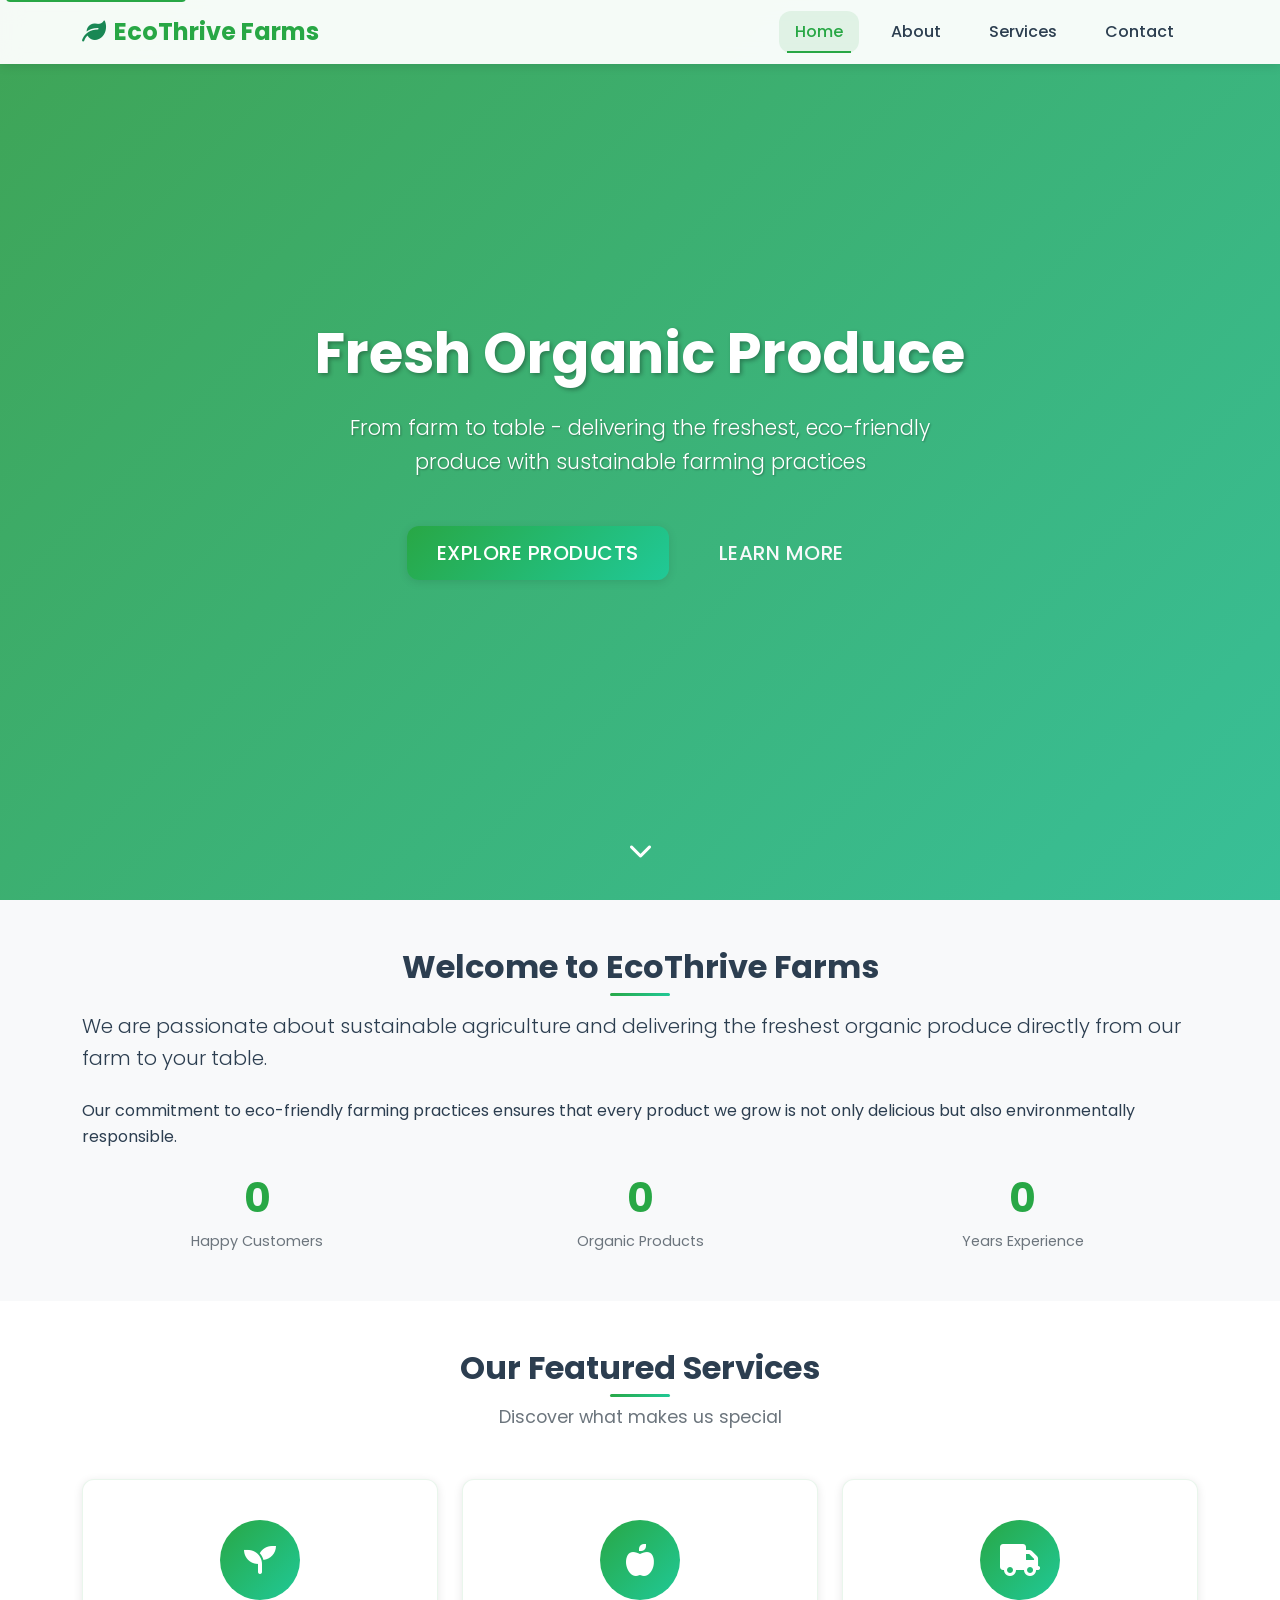
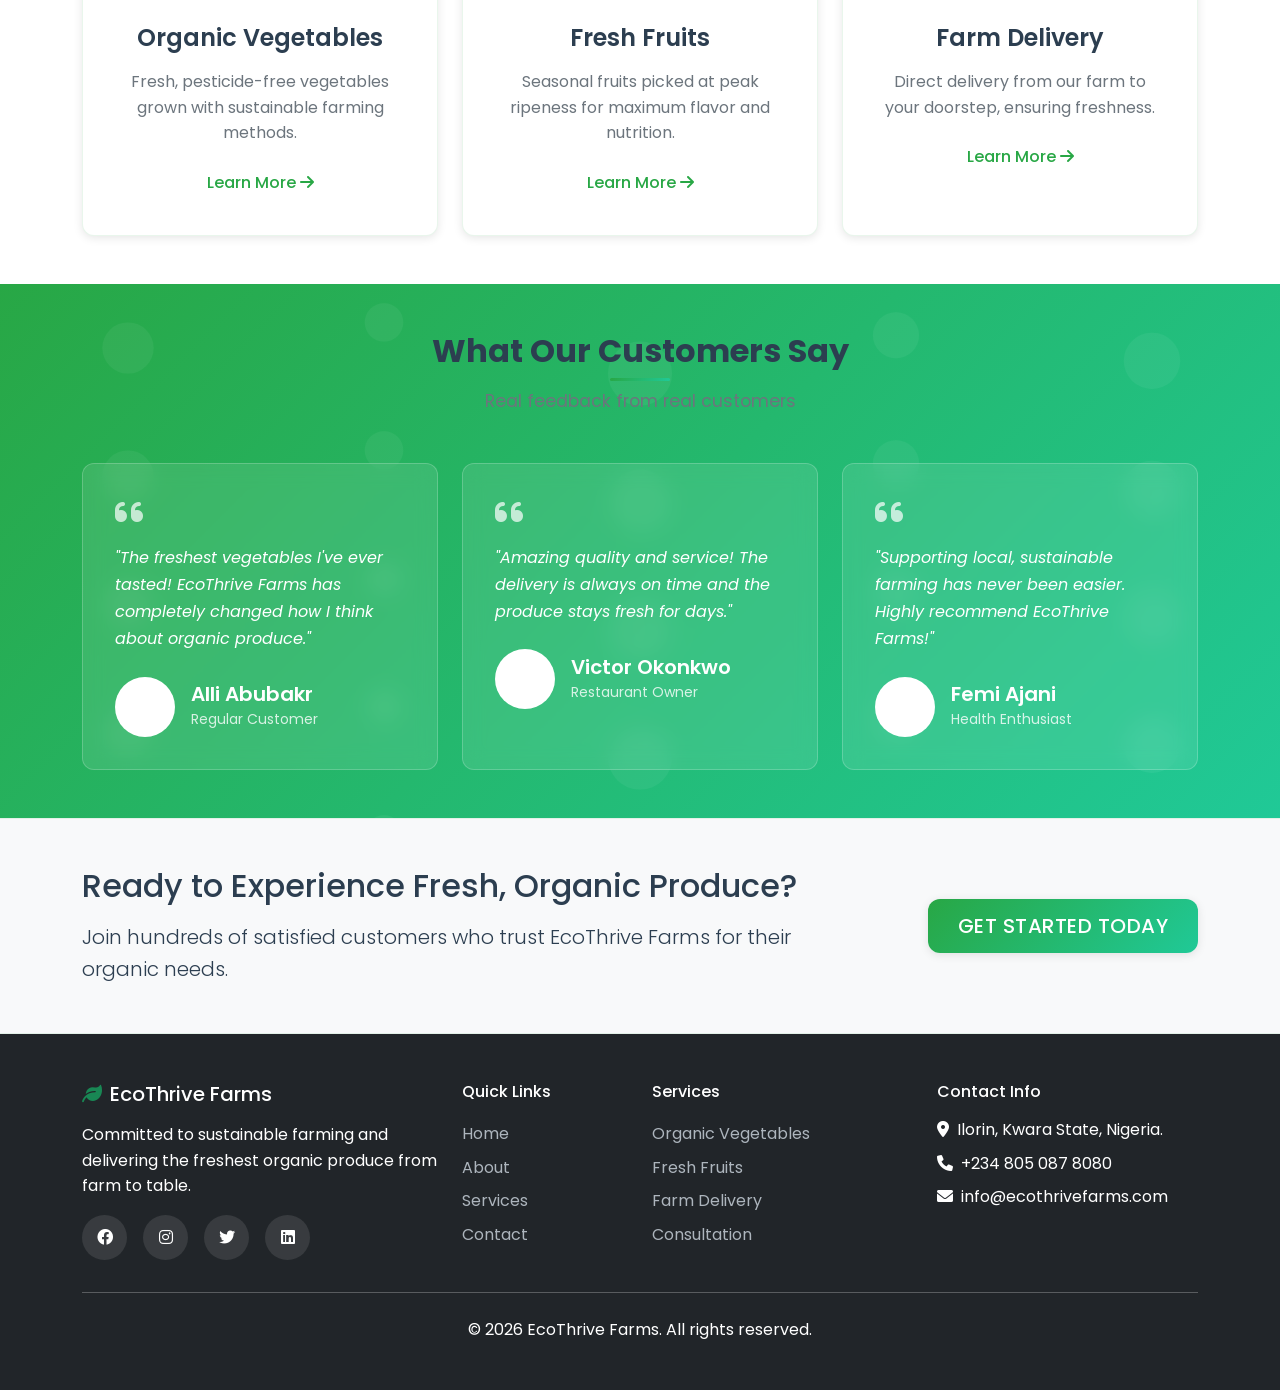
==== index.html @ 19b11d0c "project setup, pages creation, animation and finalization..." ====
<!DOCTYPE html>
<html lang="en">

<head>
    <meta charset="UTF-8">
    <meta name="viewport" content="width=device-width, initial-scale=1.0">
    <title>EcoThrive Farms - Fresh Organic Produce</title>
    <link href="https://cdn.jsdelivr.net/npm/bootstrap@5.3.0/dist/css/bootstrap.min.css" rel="stylesheet">
    <link href="https://cdnjs.cloudflare.com/ajax/libs/font-awesome/6.0.0/css/all.min.css" rel="stylesheet">
    <link href="https://fonts.googleapis.com/css2?family=Poppins:wght@300;400;500;600;700&display=swap"
        rel="stylesheet">
    <link rel="stylesheet" href="/styles/index.css">
</head>

<body>
    <nav class="navbar navbar-expand-lg navbar-light fixed-top custom-navbar">
        <div class="container">
            <a class="navbar-brand fw-bold" href="index.html">
                <i class="fas fa-leaf text-success me-2"></i>EcoThrive Farms
            </a>
            <button class="navbar-toggler" type="button" data-bs-toggle="collapse" data-bs-target="#navbarNav">
                <span class="navbar-toggler-icon"></span>
            </button>
            <div class="collapse navbar-collapse" id="navbarNav">
                <ul class="navbar-nav ms-auto">
                    <li class="nav-item">
                        <a class="nav-link active" href="index.html">Home</a>
                    </li>
                    <li class="nav-item">
                        <a class="nav-link" href="about.html">About</a>
                    </li>
                    <li class="nav-item">
                        <a class="nav-link" href="services.html">Services</a>
                    </li>
                    <li class="nav-item">
                        <a class="nav-link" href="contact.html">Contact</a>
                    </li>
                </ul>
            </div>
        </div>
    </nav>
    <section class="hero-section">
        <div class="hero-overlay"></div>
        <div class="container h-100">
            <div class="row h-100 align-items-center">
                <div class="col-lg-8 mx-auto text-center text-white">
                    <h1 class="hero-title mb-4 animate-fade-up">Fresh Organic Produce</h1>
                    <p class="hero-subtitle mb-5 animate-fade-up-delay">From farm to table - delivering the freshest,
                        eco-friendly produce with sustainable farming practices</p>
                    <div class="animate-fade-up-delay-2">
                        <a href="services.html" class="btn btn-success btn-lg me-3 pulse-btn">Explore Products</a>
                        <a href="about.html" class="btn btn-outline-light btn-lg">Learn More</a>
                    </div>
                </div>
            </div>
        </div>
        <div class="scroll-indicator">
            <i class="fas fa-chevron-down"></i>
        </div>
    </section>
    <section class="py-5 bg-light">
        <div class="container">
            <div class="row align-items-center">
                <div class=" mb-4 mb-lg-0">
                    <div class="intro-content animate-on-scroll">
                        <h2 class="section-title text-center mb-4">Welcome to EcoThrive Farms</h2>
                        <p class="lead mb-4">We are passionate about sustainable agriculture and delivering the freshest
                            organic produce directly from our farm to your table.</p>
                        <p>Our commitment to eco-friendly farming practices ensures that every product we grow is not
                            only delicious but also environmentally responsible.</p>
                        <div class="stats-row mt-4">
                            <div class="stat-item">
                                <h3 class="stat-number" data-count="500">0</h3>
                                <p class="stat-label">Happy Customers</p>
                            </div>
                            <div class="stat-item">
                                <h3 class="stat-number" data-count="50">0</h3>
                                <p class="stat-label">Organic Products</p>
                            </div>
                            <div class="stat-item">
                                <h3 class="stat-number" data-count="10">0</h3>
                                <p class="stat-label">Years Experience</p>
                            </div>
                        </div>
                    </div>
                </div>
            </div>
        </div>
    </section>
    <section class="py-5">
        <div class="container">
            <div class="text-center mb-5">
                <h2 class="section-title animate-on-scroll">Our Featured Services</h2>
                <p class="section-subtitle animate-on-scroll">Discover what makes us special</p>
            </div>
            <div class="row g-4">
                <div class="col-lg-4 col-md-6">
                    <div class="service-card animate-on-scroll">
                        <div class="service-icon">
                            <i class="fas fa-seedling"></i>
                        </div>
                        <h4>Organic Vegetables</h4>
                        <p>Fresh, pesticide-free vegetables grown with sustainable farming methods.</p>
                        <a href="services.html" class="service-link">Learn More <i class="fas fa-arrow-right"></i></a>
                    </div>
                </div>
                <div class="col-lg-4 col-md-6">
                    <div class="service-card animate-on-scroll">
                        <div class="service-icon">
                            <i class="fas fa-apple-alt"></i>
                        </div>
                        <h4>Fresh Fruits</h4>
                        <p>Seasonal fruits picked at peak ripeness for maximum flavor and nutrition.</p>
                        <a href="services.html" class="service-link">Learn More <i class="fas fa-arrow-right"></i></a>
                    </div>
                </div>
                <div class="col-lg-4 col-md-6">
                    <div class="service-card animate-on-scroll">
                        <div class="service-icon">
                            <i class="fas fa-truck"></i>
                        </div>
                        <h4>Farm Delivery</h4>
                        <p>Direct delivery from our farm to your doorstep, ensuring freshness.</p>
                        <a href="services.html" class="service-link">Learn More <i class="fas fa-arrow-right"></i></a>
                    </div>
                </div>
            </div>
        </div>
    </section>

    <section class="py-5 bg-success text-white testimonials-section">
        <div class="container">
            <div class="text-center mb-5">
                <h2 class="section-title animate-on-scroll">What Our Customers Say</h2>
                <p class="section-subtitle animate-on-scroll">Real feedback from real customers</p>
            </div>
            <div class="row g-4">
                <div class="col-lg-4">
                    <div class="testimonial-card animate-on-scroll">
                        <div class="testimonial-content">
                            <i class="fas fa-quote-left quote-icon"></i>
                            <p>"The freshest vegetables I've ever tasted! EcoThrive Farms has completely changed how I
                                think about organic produce."</p>
                        </div>
                        <div class="testimonial-author">
                            <span class="author-image"></span>
                            <div>
                                <h5>Alli Abubakr</h5>
                                <small>Regular Customer</small>
                            </div>
                        </div>
                    </div>
                </div>
                <div class="col-lg-4">
                    <div class="testimonial-card animate-on-scroll">
                        <div class="testimonial-content">
                            <i class="fas fa-quote-left quote-icon"></i>
                            <p>"Amazing quality and service! The delivery is always on time and the produce stays fresh
                                for days."</p>
                        </div>
                        <div class="testimonial-author">
                            <span class="author-image"></span>
                            <div>
                                <h5>Victor Okonkwo</h5>
                                <small>Restaurant Owner</small>
                            </div>
                        </div>
                    </div>
                </div>
                <div class="col-lg-4">
                    <div class="testimonial-card animate-on-scroll">
                        <div class="testimonial-content">
                            <i class="fas fa-quote-left quote-icon"></i>
                            <p>"Supporting local, sustainable farming has never been easier. Highly recommend EcoThrive
                                Farms!"</p>
                        </div>
                        <div class="testimonial-author">
                            <span class="author-image"></span>
                            <div>
                                <h5>Femi Ajani</h5>
                                <small>Health Enthusiast</small>
                            </div>
                        </div>
                    </div>
                </div>
            </div>
        </div>
    </section>

    <section class="py-5 cta-section">
        <div class="container">
            <div class="row align-items-center">
                <div class="col-lg-8">
                    <div class="animate-on-scroll">
                        <h2 class="mb-3">Ready to Experience Fresh, Organic Produce?</h2>
                        <p class="lead mb-0">Join hundreds of satisfied customers who trust EcoThrive Farms for their
                            organic needs.</p>
                    </div>
                </div>
                <div class="col-lg-4 text-lg-end">
                    <div class="animate-on-scroll">
                        <a href="contact.html" class="btn btn-success btn-lg pulse-btn">Get Started Today</a>
                    </div>
                </div>
            </div>
        </div>
    </section>

    <footer class="bg-dark text-white py-5">
        <div class="container">
            <div class="row g-4">
                <div class="col-lg-4">
                    <h5 class="mb-3">
                        <i class="fas fa-leaf text-success me-2"></i>EcoThrive Farms
                    </h5>
                    <p>Committed to sustainable farming and delivering the freshest organic produce from farm to table.
                    </p>
                    <div class="social-links">
                        <a href="#" class="social-link"><i class="fab fa-facebook"></i></a>
                        <a href="#" class="social-link"><i class="fab fa-instagram"></i></a>
                        <a href="#" class="social-link"><i class="fab fa-twitter"></i></a>
                        <a href="#" class="social-link"><i class="fab fa-linkedin"></i></a>
                    </div>
                </div>
                <div class="col-lg-2">
                    <h6 class="mb-3">Quick Links</h6>
                    <ul class="list-unstyled">
                        <li><a href="index.html" class="footer-link">Home</a></li>
                        <li><a href="about.html" class="footer-link">About</a></li>
                        <li><a href="services.html" class="footer-link">Services</a></li>
                        <li><a href="contact.html" class="footer-link">Contact</a></li>
                    </ul>
                </div>
                <div class="col-lg-3">
                    <h6 class="mb-3">Services</h6>
                    <ul class="list-unstyled">
                        <li><a href="#" class="footer-link">Organic Vegetables</a></li>
                        <li><a href="#" class="footer-link">Fresh Fruits</a></li>
                        <li><a href="#" class="footer-link">Farm Delivery</a></li>
                        <li><a href="#" class="footer-link">Consultation</a></li>
                    </ul>
                </div>
                <div class="col-lg-3">
                    <h6 class="mb-3">Contact Info</h6>
                    <ul class="list-unstyled">
                        <li class="mb-2"><i class="fas fa-map-marker-alt me-2"></i>Ilorin, Kwara State, Nigeria.</li>
                        <li class="mb-2"><i class="fas fa-phone me-2"></i>+234 805 087 8080</li>
                        <li class="mb-2"><i class="fas fa-envelope me-2"></i>info@ecothrivefarms.com</li>
                    </ul>
                </div>
            </div>
            <hr class="my-4">
            <div class="text-center">
                <p class="mb-0">&copy; <span id="currentYear"></span> EcoThrive Farms. All rights reserved.</p>
            </div>
        </div>
    </footer>

    <script src="https://cdn.jsdelivr.net/npm/bootstrap@5.3.0/dist/js/bootstrap.bundle.min.js"></script>
    <script src="/scripts/main.js"></script>
</body>

</html>
---- styles/index.css ----
@import url('https://fonts.googleapis.com/css2?family=Poppins:wght@300;400;500;600;700&display=swap');

:root {
    --primary-color: #28a745;
    --secondary-color: #20c997;
    --accent-color: #ffc107;
    --dark-color: #343a40;
    --light-color: #f8f9fa;
    --white: #ffffff;
    --text-dark: #2c3e50;
    --text-light: #6c757d;
    --gradient-primary: linear-gradient(135deg, #28a745 0%, #20c997 100%);
    --gradient-secondary: linear-gradient(135deg, #20c997 0%, #17a2b8 100%);
    --shadow-light: 0 2px 10px rgba(0, 0, 0, 0.1);
    --shadow-medium: 0 5px 25px rgba(0, 0, 0, 0.15);
    --shadow-heavy: 0 10px 40px rgba(0, 0, 0, 0.2);
    --border-radius: 12px;
    --transition: all 0.3s cubic-bezier(0.4, 0, 0.2, 1);
}

* {
    margin: 0;
    padding: 0;
    box-sizing: border-box;
}

body {
    font-family: 'Poppins', sans-serif;
    line-height: 1.6;
    color: var(--text-dark);
    overflow-x: hidden;
}

html {
    scroll-behavior: smooth;
}

::-webkit-scrollbar {
    width: 8px;
}

::-webkit-scrollbar-track {
    background: var(--light-color);
}

::-webkit-scrollbar-thumb {
    background: var(--primary-color);
    border-radius: 4px;
}

::-webkit-scrollbar-thumb:hover {
    background: #1e7e34;
}

.section-title {
    font-weight: 700;
    color: var(--text-dark);
    margin-bottom: 1rem;
    position: relative;
}

.section-title::after {
    content: '';
    position: absolute;
    bottom: -10px;
    left: 50%;
    transform: translateX(-50%);
    width: 60px;
    height: 3px;
    background: var(--gradient-primary);
    border-radius: 2px;
}

.section-subtitle {
    color: var(--text-light);
    font-size: 1.1rem;
    margin-bottom: 2rem;
}

.custom-navbar {
    background: rgba(255, 255, 255, 0.95);
    backdrop-filter: blur(10px);
    box-shadow: var(--shadow-light);
    transition: var(--transition);
    z-index: 1000;
}

.navbar-brand {
    font-size: 1.5rem;
    font-weight: 700;
    color: var(--primary-color) !important;
    transition: var(--transition);
}

.navbar-brand:hover {
    transform: scale(1.05);
}

.navbar-nav .nav-link {
    font-weight: 500;
    color: var(--text-dark) !important;
    margin: 0 0.5rem;
    padding: 0.5rem 1rem !important;
    border-radius: var(--border-radius);
    transition: var(--transition);
    position: relative;
}

.navbar-nav .nav-link:hover,
.navbar-nav .nav-link.active {
    color: var(--primary-color) !important;
    background: rgba(40, 167, 69, 0.1);
}

.navbar-nav .nav-link::after {
    content: '';
    position: absolute;
    bottom: 0;
    left: 50%;
    width: 0;
    height: 2px;
    background: var(--primary-color);
    transition: var(--transition);
    transform: translateX(-50%);
}

.navbar-nav .nav-link:hover::after,
.navbar-nav .nav-link.active::after {
    width: 80%;
}

.hero-section {
    height: 100vh;
    background: linear-gradient(rgba(0, 0, 0, 0.4), rgba(0, 0, 0, 0.4)), url('https://via.placeholder.com/1920x1080/4CAF50/FFFFFF?text=Organic+Farm+Background');
    background-size: cover;
    background-position: center;
    background-attachment: fixed;
    display: flex;
    align-items: center;
    position: relative;
    overflow: hidden;
}

.hero-overlay {
    position: absolute;
    top: 0;
    left: 0;
    right: 0;
    bottom: 0;
    background: var(--gradient-primary);
    opacity: 0.8;
    z-index: 1;
}

.hero-section .container {
    position: relative;
    z-index: 2;
}

.hero-title {
    font-size: 3.5rem;
    font-weight: 700;
    text-shadow: 2px 2px 4px rgba(0, 0, 0, 0.3);
    margin-bottom: 1.5rem;
}

.hero-subtitle {
    font-size: 1.3rem;
    font-weight: 300;
    text-shadow: 1px 1px 2px rgba(0, 0, 0, 0.3);
    max-width: 600px;
    margin: 0 auto;
}

.scroll-indicator {
    position: absolute;
    bottom: 30px;
    left: 50%;
    transform: translateX(-50%);
    color: white;
    font-size: 1.5rem;
    animation: bounce 2s infinite;
    z-index: 2;
}

.page-header {
    background: var(--gradient-primary);
    color: white;
    padding: 120px 0 80px;
    text-align: center;
    position: relative;
    overflow: hidden;
}

.page-header::before {
    content: '';
    position: absolute;
    top: 0;
    left: 0;
    right: 0;
    bottom: 0;
    background: url('data:image/svg+xml,<svg xmlns="http://www.w3.org/2000/svg" viewBox="0 0 1000 100" fill="white" opacity="0.1"><polygon points="0,0 1000,0 1000,100 0,80"/></svg>');
    background-size: cover;
}

.page-title {
    font-size: 3rem;
    font-weight: 700;
    margin-bottom: 1rem;
}

.page-subtitle {
    font-size: 1.2rem;
    font-weight: 300;
    opacity: 0.9;
}

.btn {
    font-weight: 500;
    padding: 12px 30px;
    border-radius: var(--border-radius);
    transition: var(--transition);
    border: none;
    text-transform: uppercase;
    letter-spacing: 0.5px;
    position: relative;
    overflow: hidden;
}

.btn-success {
    background: var(--gradient-primary);
    border: none;
    box-shadow: var(--shadow-light);
}

.btn-success:hover {
    transform: translateY(-2px);
    box-shadow: var(--shadow-medium);
    background: linear-gradient(135deg, #1e7e34 0%, #17a2b8 100%);
}

.btn-outline-light:hover {
    transform: translateY(-2px);
    box-shadow: var(--shadow-medium);
}

.pulse-btn {
    animation: pulse 2s infinite;
}

@keyframes fadeInUp {
    from {
        opacity: 0;
        transform: translateY(30px);
    }

    to {
        opacity: 1;
        transform: translateY(0);
    }
}

@keyframes bounce {

    0%,
    20%,
    50%,
    80%,
    100% {
        transform: translateX(-50%) translateY(0);
    }

    40% {
        transform: translateX(-50%) translateY(-10px);
    }

    60% {
        transform: translateX(-50%) translateY(-5px);
    }
}

@keyframes pulse {
    0% {
        box-shadow: 0 0 0 0 rgba(40, 167, 69, 0.7);
    }

    70% {
        box-shadow: 0 0 0 10px rgba(40, 167, 69, 0);
    }

    100% {
        box-shadow: 0 0 0 0 rgba(40, 167, 69, 0);
    }
}

@keyframes slideInLeft {
    from {
        opacity: 0;
        transform: translateX(-50px);
    }

    to {
        opacity: 1;
        transform: translateX(0);
    }
}

@keyframes slideInRight {
    from {
        opacity: 0;
        transform: translateX(50px);
    }

    to {
        opacity: 1;
        transform: translateX(0);
    }
}

.animate-fade-up {
    animation: fadeInUp 1s ease-out;
}

.animate-fade-up-delay {
    animation: fadeInUp 1s ease-out 0.3s both;
}

.animate-fade-up-delay-2 {
    animation: fadeInUp 1s ease-out 0.6s both;
}

.animate-on-scroll {
    opacity: 0;
    transform: translateY(30px);
    transition: all 0.6s ease-out;
}

.animate-on-scroll.animated {
    opacity: 1;
    transform: translateY(0);
}

.service-card {
    background: white;
    padding: 2.5rem 2rem;
    border-radius: var(--border-radius);
    box-shadow: var(--shadow-light);
    text-align: center;
    transition: var(--transition);
    height: 100%;
    border: 1px solid rgba(40, 167, 69, 0.1);
}

.service-card:hover {
    transform: translateY(-10px);
    box-shadow: var(--shadow-heavy);
    border-color: var(--primary-color);
}

.service-icon {
    width: 80px;
    height: 80px;
    background: var(--gradient-primary);
    border-radius: 50%;
    display: flex;
    align-items: center;
    justify-content: center;
    margin: 0 auto 1.5rem;
    font-size: 2rem;
    color: white;
    transition: var(--transition);
}

.service-card:hover .service-icon {
    transform: scale(1.1) rotate(5deg);
}

.service-card h4 {
    font-weight: 600;
    margin-bottom: 1rem;
    color: var(--text-dark);
}

.service-card p {
    color: var(--text-light);
    margin-bottom: 1.5rem;
}

.service-link {
    color: var(--primary-color);
    text-decoration: none;
    font-weight: 500;
    transition: var(--transition);
}

.service-link:hover {
    color: var(--secondary-color);
    text-decoration: none;
}

.service-link i {
    transition: var(--transition);
}

.service-link:hover i {
    transform: translateX(5px);
}

.stats-row {
    display: flex;
    gap: 2rem;
    flex-wrap: wrap;
}

.stat-item {
    text-align: center;
    flex: 1;
    min-width: 120px;
}

.stat-number {
    font-size: 2.5rem;
    font-weight: 700;
    color: var(--primary-color);
    margin-bottom: 0.5rem;
}

.stat-label {
    color: var(--text-light);
    font-size: 0.9rem;
    margin: 0;
}

.testimonials-section {
    background: var(--gradient-primary);
    position: relative;
    overflow: hidden;
}

.testimonials-section::before {
    content: '';
    position: absolute;
    top: 0;
    left: 0;
    right: 0;
    bottom: 0;
    background: url('data:image/svg+xml,<svg xmlns="http://www.w3.org/2000/svg" viewBox="0 0 1000 100" fill="white" opacity="0.05"><circle cx="100" cy="50" r="20"/><circle cx="300" cy="30" r="15"/><circle cx="500" cy="70" r="25"/><circle cx="700" cy="40" r="18"/><circle cx="900" cy="60" r="22"/></svg>');
}

.testimonial-card {
    background: rgba(255, 255, 255, 0.1);
    backdrop-filter: blur(10px);
    border-radius: var(--border-radius);
    padding: 2rem;
    height: 100%;
    border: 1px solid rgba(255, 255, 255, 0.2);
    transition: var(--transition);
}

.testimonial-card:hover {
    transform: translateY(-5px);
    background: rgba(255, 255, 255, 0.15);
}

.quote-icon {
    font-size: 2rem;
    opacity: 0.7;
    margin-bottom: 1rem;
}

.testimonial-content p {
    font-style: italic;
    margin-bottom: 1.5rem;
    line-height: 1.7;
}

.testimonial-author {
    display: flex;
    align-items: center;
    gap: 1rem;
}

.author-image {
    width: 60px;
    height: 60px;
    border-radius: 50%;
    background-color: white;
    border: 3px solid rgba(255, 255, 255, 0.3);
}

.testimonial-author h5 {
    margin: 0;
    font-weight: 600;
}

.testimonial-author small {
    opacity: 0.8;
}

.cta-section {
    background: var(--light-color);
    border-top: 1px solid rgba(40, 167, 69, 0.1);
    border-bottom: 1px solid rgba(40, 167, 69, 0.1);
}

.team-card {
    background: white;
    border-radius: var(--border-radius);
    overflow: hidden;
    box-shadow: var(--shadow-light);
    transition: var(--transition);
    height: 100%;
}

.team-card:hover {
    transform: translateY(-10px);
    box-shadow: var(--shadow-heavy);
}

.team-image {
    background-color: #f8f9fa;
    width: 100%;
    height: 300px;
    object-fit: cover;
    transition: var(--transition);
}

.team-card:hover .team-image img {
    transform: scale(1.1);
}

.team-info {
    padding: 2rem;
    text-align: center;
}

.team-info h4 {
    font-weight: 600;
    margin-bottom: 0.5rem;
    color: var(--text-dark);
}

.team-role {
    color: var(--primary-color);
    font-weight: 500;
    margin-bottom: 1rem;
}

.team-bio {
    color: var(--text-light);
    margin-bottom: 1.5rem;
    line-height: 1.6;
}

.team-social {
    display: flex;
    justify-content: center;
    gap: 1rem;
}

.team-social a {
    width: 40px;
    height: 40px;
    background: var(--light-color);
    border-radius: 50%;
    display: flex;
    align-items: center;
    justify-content: center;
    color: var(--text-dark);
    transition: var(--transition);
}

.team-social a:hover {
    background: var(--primary-color);
    color: white;
    transform: translateY(-2px);
}

.mission-vision-card {
    background: white;
    padding: 2.5rem;
    border-radius: var(--border-radius);
    box-shadow: var(--shadow-light);
    height: 100%;
    transition: var(--transition);
    border-left: 4px solid var(--primary-color);
}

.mission-vision-card:hover {
    transform: translateY(-5px);
    box-shadow: var(--shadow-medium);
}

.mission-vision-card .card-icon {
    width: 70px;
    height: 70px;
    background: var(--gradient-primary);
    border-radius: 50%;
    display: flex;
    align-items: center;
    justify-content: center;
    margin-bottom: 1.5rem;
    font-size: 1.5rem;
    color: white;
}

.mission-vision-card h3 {
    font-weight: 600;
    margin-bottom: 1rem;
    color: var(--text-dark);
}

.feature-item {
    text-align: center;
    padding: 1.5rem;
}

.feature-icon {
    width: 70px;
    height: 70px;
    background: rgba(255, 255, 255, 0.2);
    border-radius: 50%;
    display: flex;
    align-items: center;
    justify-content: center;
    margin: 0 auto 1rem;
    font-size: 1.5rem;
    transition: var(--transition);
}

.feature-item:hover .feature-icon {
    transform: scale(1.1);
    background: rgba(255, 255, 255, 0.3);
}

.feature-item h5 {
    font-weight: 600;
    margin-bottom: 1rem;
}

.detailed-service-card {
    background: white;
    border-radius: var(--border-radius);
    overflow: hidden;
    box-shadow: var(--shadow-light);
    transition: var(--transition);
    height: 100%;
}

.detailed-service-card:hover {
    transform: translateY(-5px);
    box-shadow: var(--shadow-heavy);
}

.service-image {
    position: relative;
    overflow: hidden;
}

.service-image img {
    width: 100%;
    height: 250px;
    object-fit: cover;
    transition: var(--transition);
}

.detailed-service-card:hover .service-image img {
    transform: scale(1.05);
}

.service-content {
    padding: 2rem;
}

.service-content h3 {
    font-weight: 600;
    margin-bottom: 1rem;
    color: var(--text-dark);
}

.service-description {
    color: var(--text-light);
    margin-bottom: 1.5rem;
    line-height: 1.6;
}

.service-features {
    list-style: none;
    padding: 0;
    margin-bottom: 1.5rem;
}

.service-features li {
    margin-bottom: 0.5rem;
    color: var(--text-light);
}

.service-price {
    font-size: 1.2rem;
    font-weight: 600;
    color: var(--primary-color);
    margin-bottom: 1.5rem;
}

.process-step {
    text-align: center;
    padding: 2rem 1rem;
    position: relative;
}

.step-number {
    position: absolute;
    top: 0;
    left: 50%;
    transform: translateX(-50%);
    width: 40px;
    height: 40px;
    background: var(--gradient-primary);
    border-radius: 50%;
    display: flex;
    align-items: center;
    justify-content: center;
    color: white;
    font-weight: 600;
    font-size: 1.2rem;
}

.step-icon {
    width: 80px;
    height: 80px;
    background: var(--light-color);
    border-radius: 50%;
    display: flex;
    align-items: center;
    justify-content: center;
    margin: 2rem auto 1.5rem;
    font-size: 2rem;
    color: var(--primary-color);
    transition: var(--transition);
}

.process-step:hover .step-icon {
    background: var(--primary-color);
    color: white;
    transform: scale(1.1);
}

.process-step h4 {
    font-weight: 600;
    margin-bottom: 1rem;
    color: var(--text-dark);
}

.contact-form-wrapper {
    background: white;
    padding: 2.5rem;
    border-radius: var(--border-radius);
    box-shadow: var(--shadow-light);
}

.contact-form .form-label {
    font-weight: 500;
    color: var(--text-dark);
    margin-bottom: 0.5rem;
}

.contact-form .form-control,
.contact-form .form-select {
    border: 2px solid #e9ecef;
    border-radius: var(--border-radius);
    padding: 0.75rem 1rem;
    transition: var(--transition);
    font-size: 1rem;
}

.contact-form .form-control:focus,
.contact-form .form-select:focus {
    border-color: var(--primary-color);
    box-shadow: 0 0 0 0.2rem rgba(40, 167, 69, 0.25);
}

.contact-form .form-control.is-invalid {
    border-color: #dc3545;
}

.contact-form .form-control.is-valid {
    border-color: var(--primary-color);
}

.contact-info {
    background: white;
    padding: 2.5rem;
    border-radius: var(--border-radius);
    box-shadow: var(--shadow-light);
    height: fit-content;
}

.contact-item {
    display: flex;
    align-items: flex-start;
    margin-bottom: 2rem;
    padding-bottom: 2rem;
    border-bottom: 1px solid #e9ecef;
}

.contact-item:last-child {
    margin-bottom: 0;
    padding-bottom: 0;
    border-bottom: none;
}

.contact-icon {
    width: 50px;
    height: 50px;
    background: var(--gradient-primary);
    border-radius: 50%;
    display: flex;
    align-items: center;
    justify-content: center;
    margin-right: 1rem;
    font-size: 1.2rem;
    color: white;
    flex-shrink: 0;
}

.contact-details h5 {
    font-weight: 600;
    margin-bottom: 0.5rem;
    color: var(--text-dark);
}

.contact-details p {
    margin: 0;
    color: var(--text-light);
    line-height: 1.6;
}

.contact-details a {
    color: var(--primary-color);
    text-decoration: none;
    transition: var(--transition);
}

.contact-details a:hover {
    color: var(--secondary-color);
}

.map-container {
    border-radius: var(--border-radius);
    overflow: hidden;
    box-shadow: var(--shadow-medium);
}

.social-links {
    display: flex;
    gap: 1rem;
    margin-top: 1rem;
}

.social-link {
    width: 45px;
    height: 45px;
    background: rgba(255, 255, 255, 0.1);
    border-radius: 50%;
    display: flex;
    align-items: center;
    justify-content: center;
    color: white;
    text-decoration: none;
    transition: var(--transition);
    border: 2px solid transparent;
}

.social-link:hover {
    background: white;
    color: var(--primary-color);
    transform: translateY(-2px);
    border-color: white;
}

footer {
    background: var(--dark-color) !important;
}

.footer-link {
    color: #adb5bd;
    text-decoration: none;
    transition: var(--transition);
    display: block;
    padding: 0.25rem 0;
}

.footer-link:hover {
    color: var(--primary-color);
    padding-left: 0.5rem;
}

.accordion-item {
    border: 1px solid rgba(40, 167, 69, 0.2);
    margin-bottom: 1rem;
    border-radius: var(--border-radius) !important;
    overflow: hidden;
}

.accordion-button {
    background: white;
    border: none;
    font-weight: 500;
    color: var(--text-dark);
    padding: 1.25rem 1.5rem;
}

.accordion-button:not(.collapsed) {
    background: var(--light-color);
    color: var(--primary-color);
    box-shadow: none;
}

.accordion-button:focus {
    box-shadow: 0 0 0 0.25rem rgba(40, 167, 69, 0.25);
}

.accordion-body {
    padding: 1.5rem;
    background: white;
    color: var(--text-light);
    line-height: 1.6;
}

@media (max-width: 768px) {
    .hero-title {
        font-size: 2.5rem;
    }

    .hero-subtitle {
        font-size: 1.1rem;
    }

    .page-title {
        font-size: 2.5rem;
    }

    .stats-row {
        justify-content: center;
        gap: 1rem;
    }

    .stat-item {
        min-width: 100px;
    }

    .stat-number {
        font-size: 2rem;
    }

    .contact-form-wrapper,
    .contact-info {
        padding: 1.5rem;
    }

    .service-card,
    .mission-vision-card {
        padding: 2rem 1.5rem;
    }

    .team-info {
        padding: 1.5rem;
    }

    .detailed-service-card .service-content {
        padding: 1.5rem;
    }
}

@media (max-width: 576px) {
    .hero-title {
        font-size: 2rem;
    }

    .page-title {
        font-size: 2rem;
    }

    .section-title {
        font-size: 1.8rem;
    }

    .btn {
        padding: 10px 20px;
        font-size: 0.9rem;
    }

    .service-icon,
    .step-icon {
        width: 60px;
        height: 60px;
        font-size: 1.5rem;
    }

    .contact-item {
        flex-direction: column;
        text-align: center;
    }

    .contact-icon {
        margin: 0 auto 1rem;
    }
}

@media print {

    .navbar,
    .scroll-indicator,
    .social-links,
    footer {
        display: none !important;
    }

    .hero-section {
        height: auto;
        padding: 2rem 0;
    }

    * {
        box-shadow: none !important;
    }
}

@media (prefers-contrast: high) {
    :root {
        --shadow-light: 0 2px 10px rgba(0, 0, 0, 0.3);
        --shadow-medium: 0 5px 25px rgba(0, 0, 0, 0.4);
        --shadow-heavy: 0 10px 40px rgba(0, 0, 0, 0.5);
    }
}

@media (prefers-reduced-motion: reduce) {

    *,
    *::before,
    *::after {
        animation-duration: 0.01ms !important;
        animation-iteration-count: 1 !important;
        transition-duration: 0.01ms !important;
    }

    .scroll-indicator {
        animation: none;
    }

    .pulse-btn {
        animation: none;
    }
}
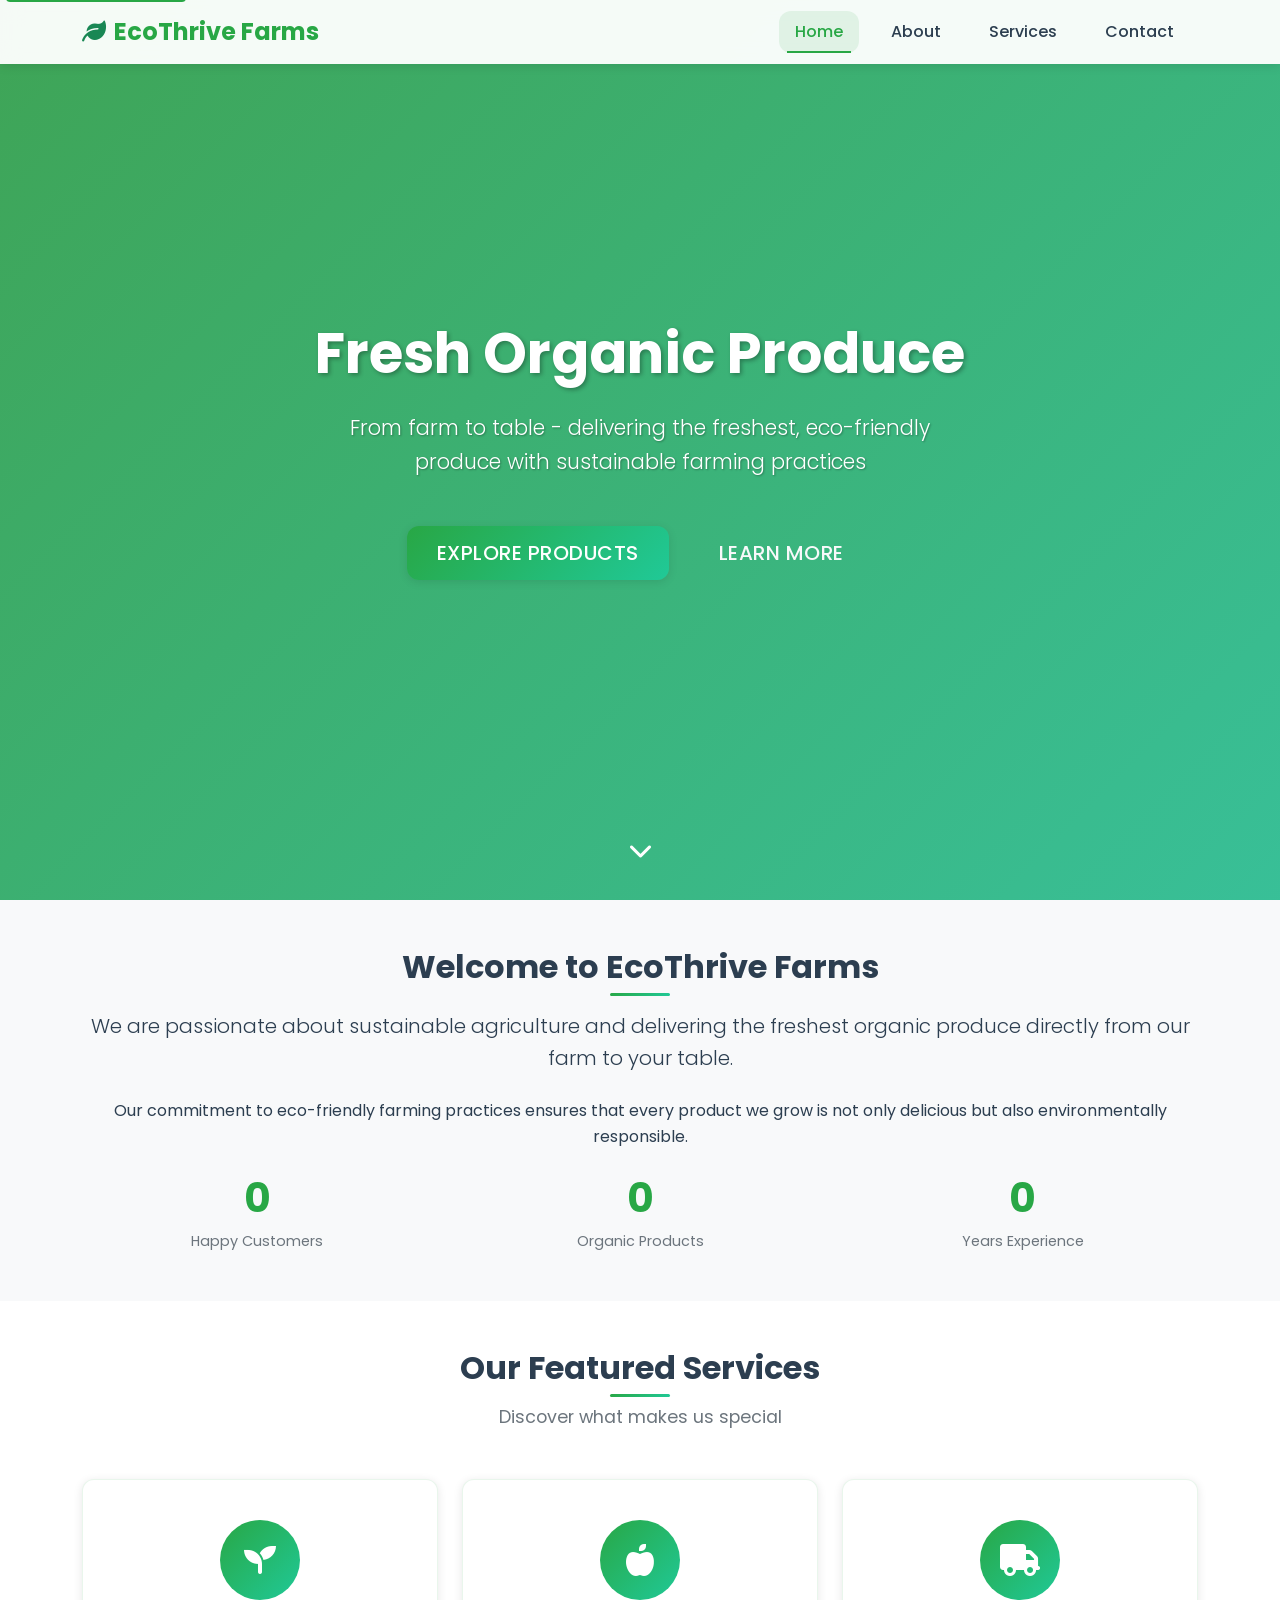
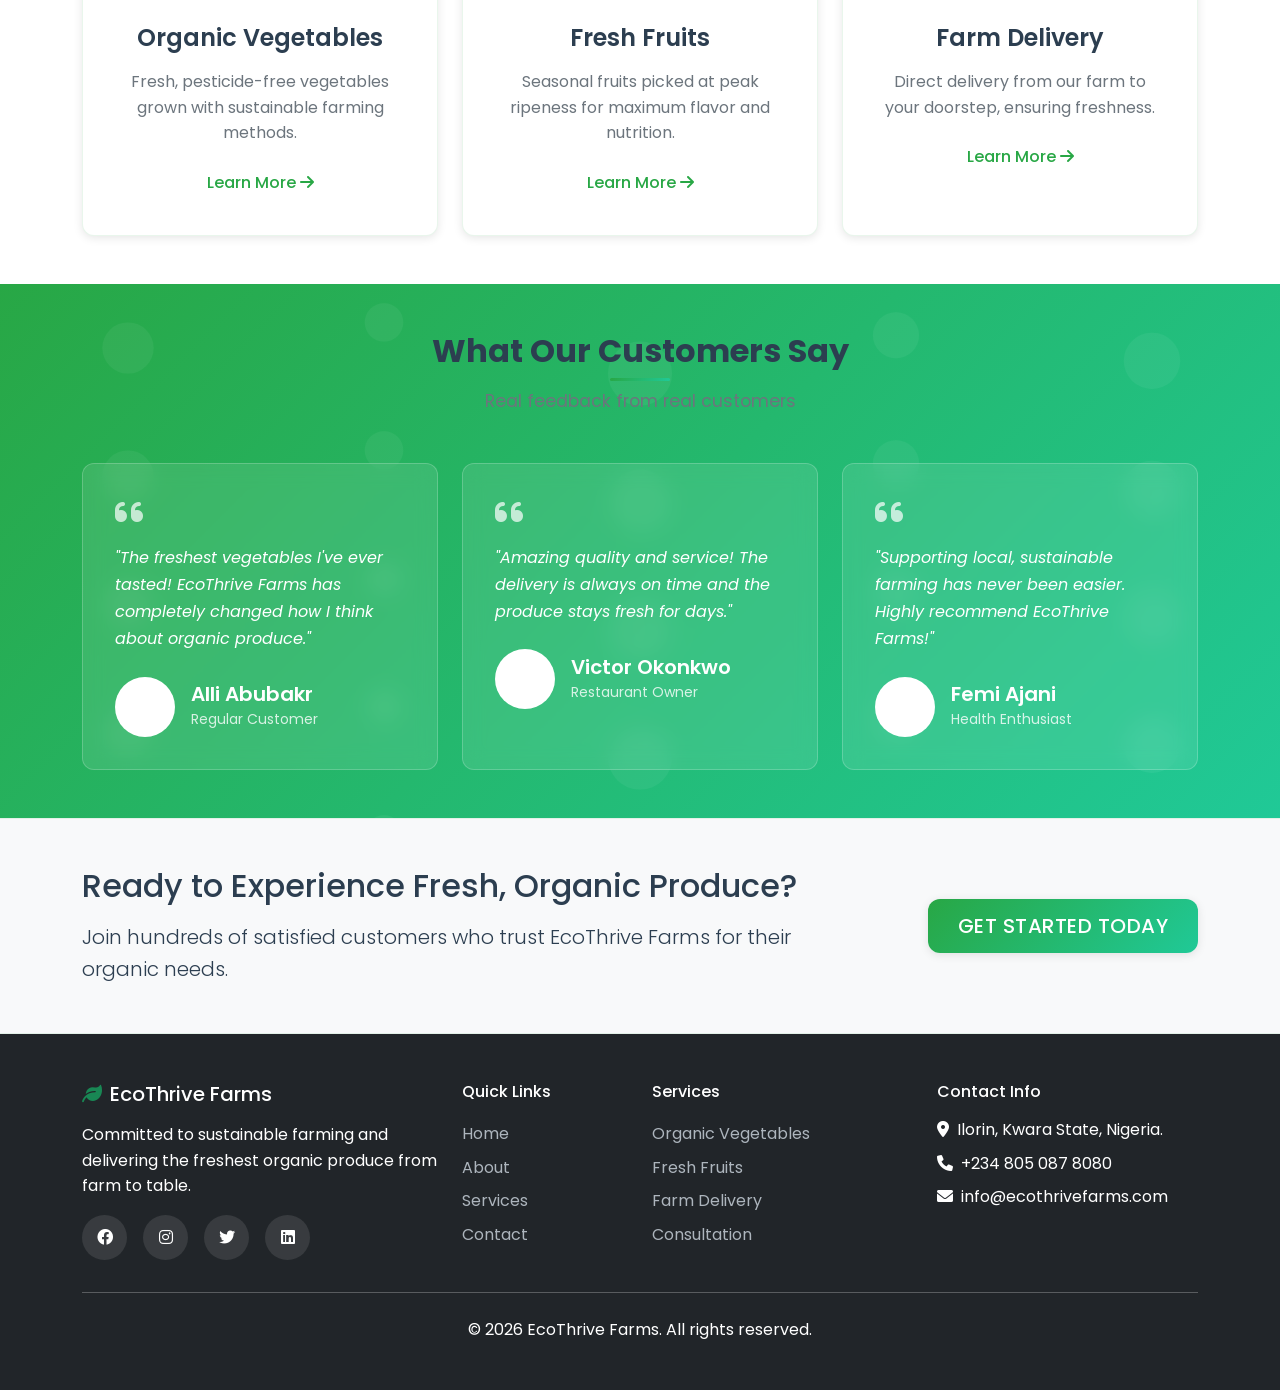
==== commit b5c5c743: "made some minor chnages...." ====
--- a/index.html
+++ b/index.html
@@ -5,11 +5,12 @@
     <meta charset="UTF-8">
     <meta name="viewport" content="width=device-width, initial-scale=1.0">
     <title>EcoThrive Farms - Fresh Organic Produce</title>
+    <link rel="shortcut icon" href="logo.png" type="image/png">
     <link href="https://cdn.jsdelivr.net/npm/bootstrap@5.3.0/dist/css/bootstrap.min.css" rel="stylesheet">
     <link href="https://cdnjs.cloudflare.com/ajax/libs/font-awesome/6.0.0/css/all.min.css" rel="stylesheet">
     <link href="https://fonts.googleapis.com/css2?family=Poppins:wght@300;400;500;600;700&display=swap"
         rel="stylesheet">
-    <link rel="stylesheet" href="/styles/index.css">
+    <link rel="stylesheet" href="styles/index.css">
 </head>
 
 <body>
@@ -64,9 +65,9 @@
                 <div class=" mb-4 mb-lg-0">
                     <div class="intro-content animate-on-scroll">
                         <h2 class="section-title text-center mb-4">Welcome to EcoThrive Farms</h2>
-                        <p class="lead mb-4">We are passionate about sustainable agriculture and delivering the freshest
+                        <p class="lead text-center mb-4">We are passionate about sustainable agriculture and delivering the freshest
                             organic produce directly from our farm to your table.</p>
-                        <p>Our commitment to eco-friendly farming practices ensures that every product we grow is not
+                        <p class="text-center">Our commitment to eco-friendly farming practices ensures that every product we grow is not
                             only delicious but also environmentally responsible.</p>
                         <div class="stats-row mt-4">
                             <div class="stat-item">
@@ -257,7 +258,7 @@
     </footer>
 
     <script src="https://cdn.jsdelivr.net/npm/bootstrap@5.3.0/dist/js/bootstrap.bundle.min.js"></script>
-    <script src="/scripts/main.js"></script>
+    <script src="scripts/main.js"></script>
 </body>
 
 </html>
--- a/styles/index.css
+++ b/styles/index.css
@@ -131,7 +131,7 @@
 
 .hero-section {
     height: 100vh;
-    background: linear-gradient(rgba(0, 0, 0, 0.4), rgba(0, 0, 0, 0.4)), url('https://via.placeholder.com/1920x1080/4CAF50/FFFFFF?text=Organic+Farm+Background');
+    background: linear-gradient(rgba(0, 0, 0, 0.4), rgba(0, 0, 0, 0.4));
     background-size: cover;
     background-position: center;
     background-attachment: fixed;
